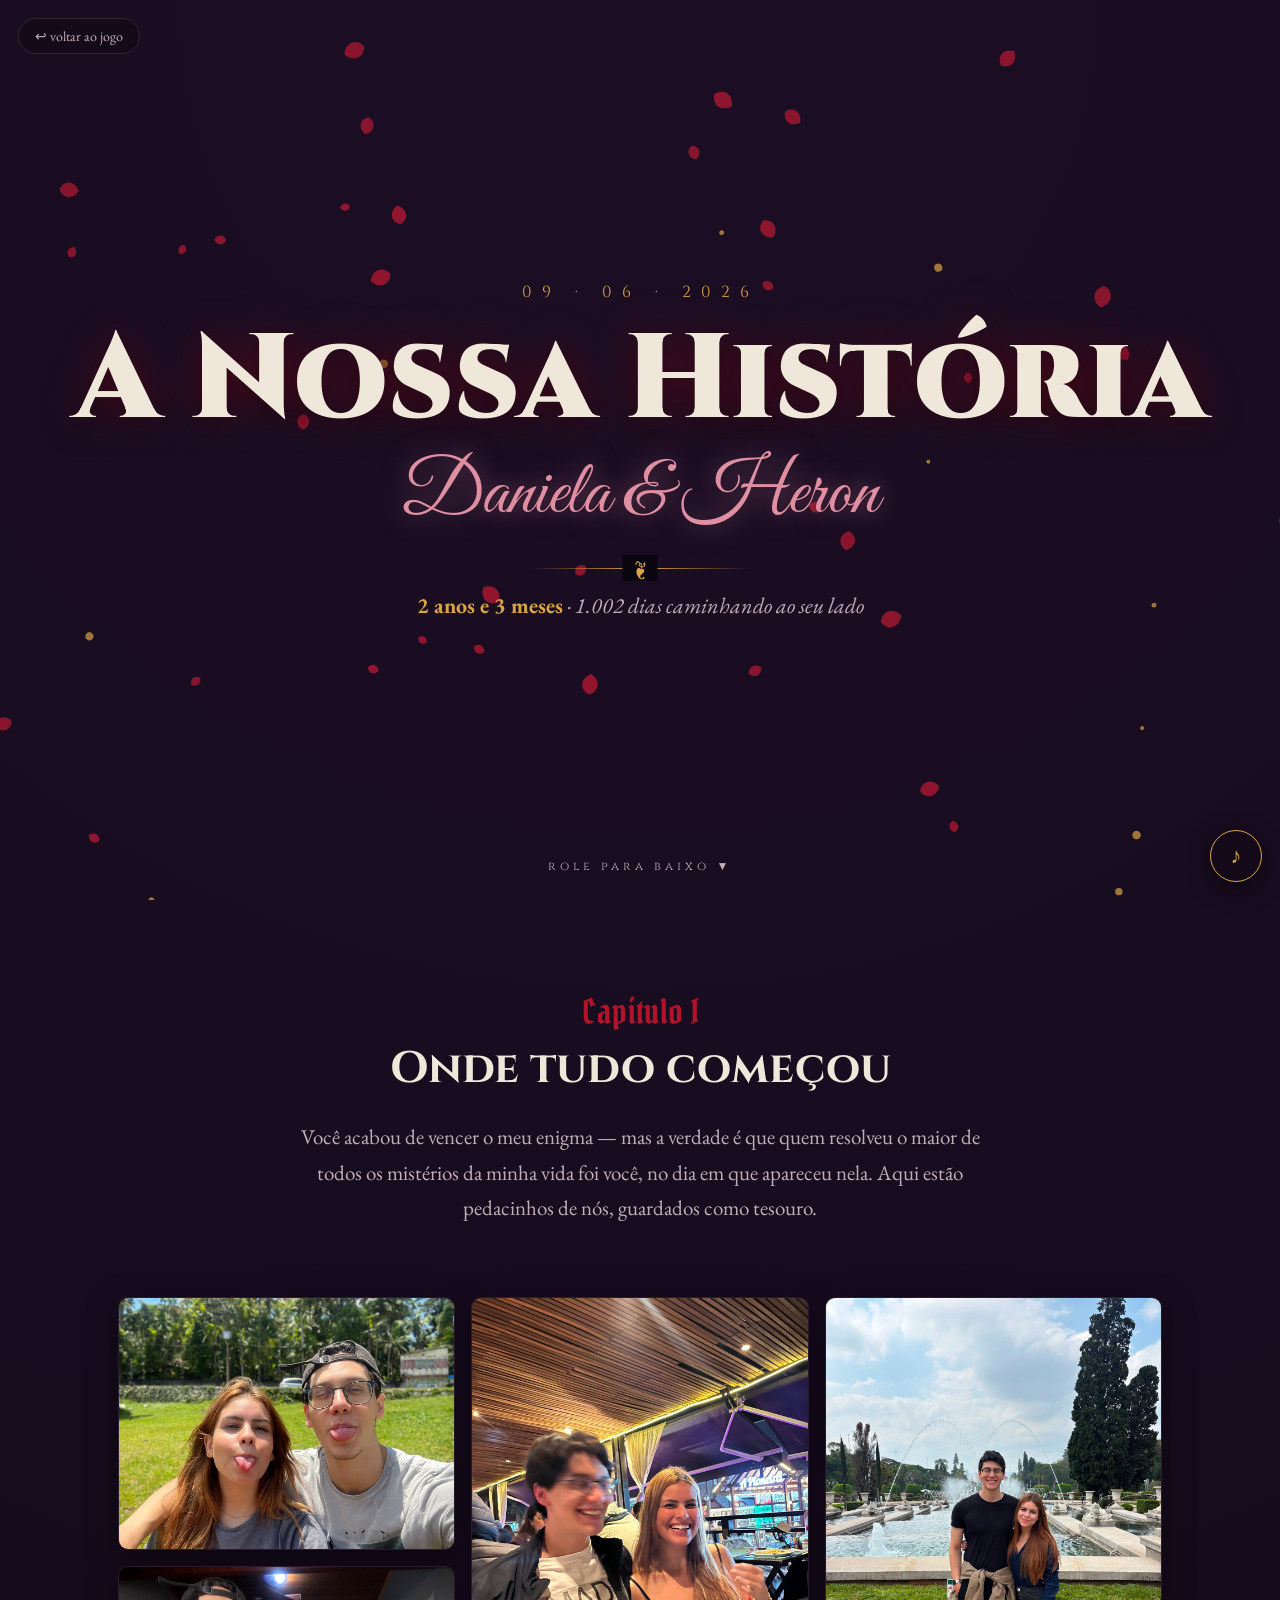
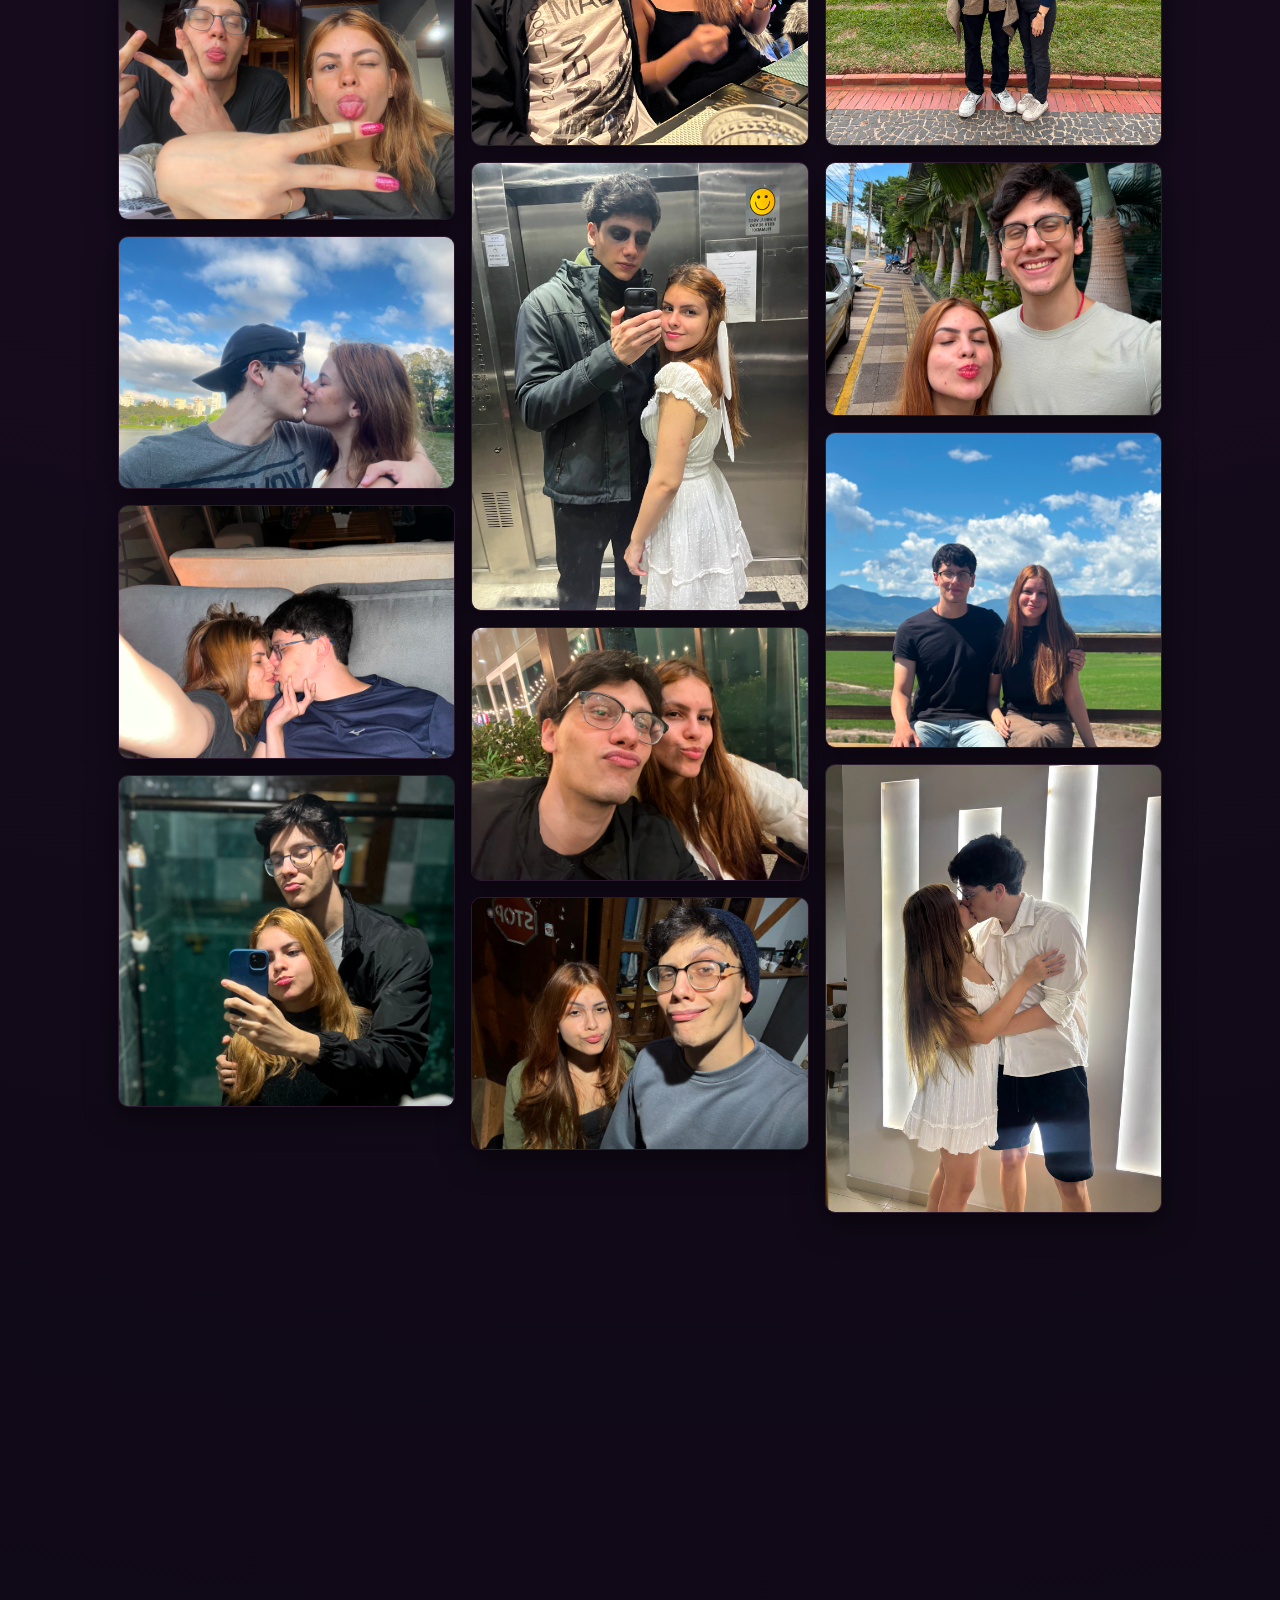
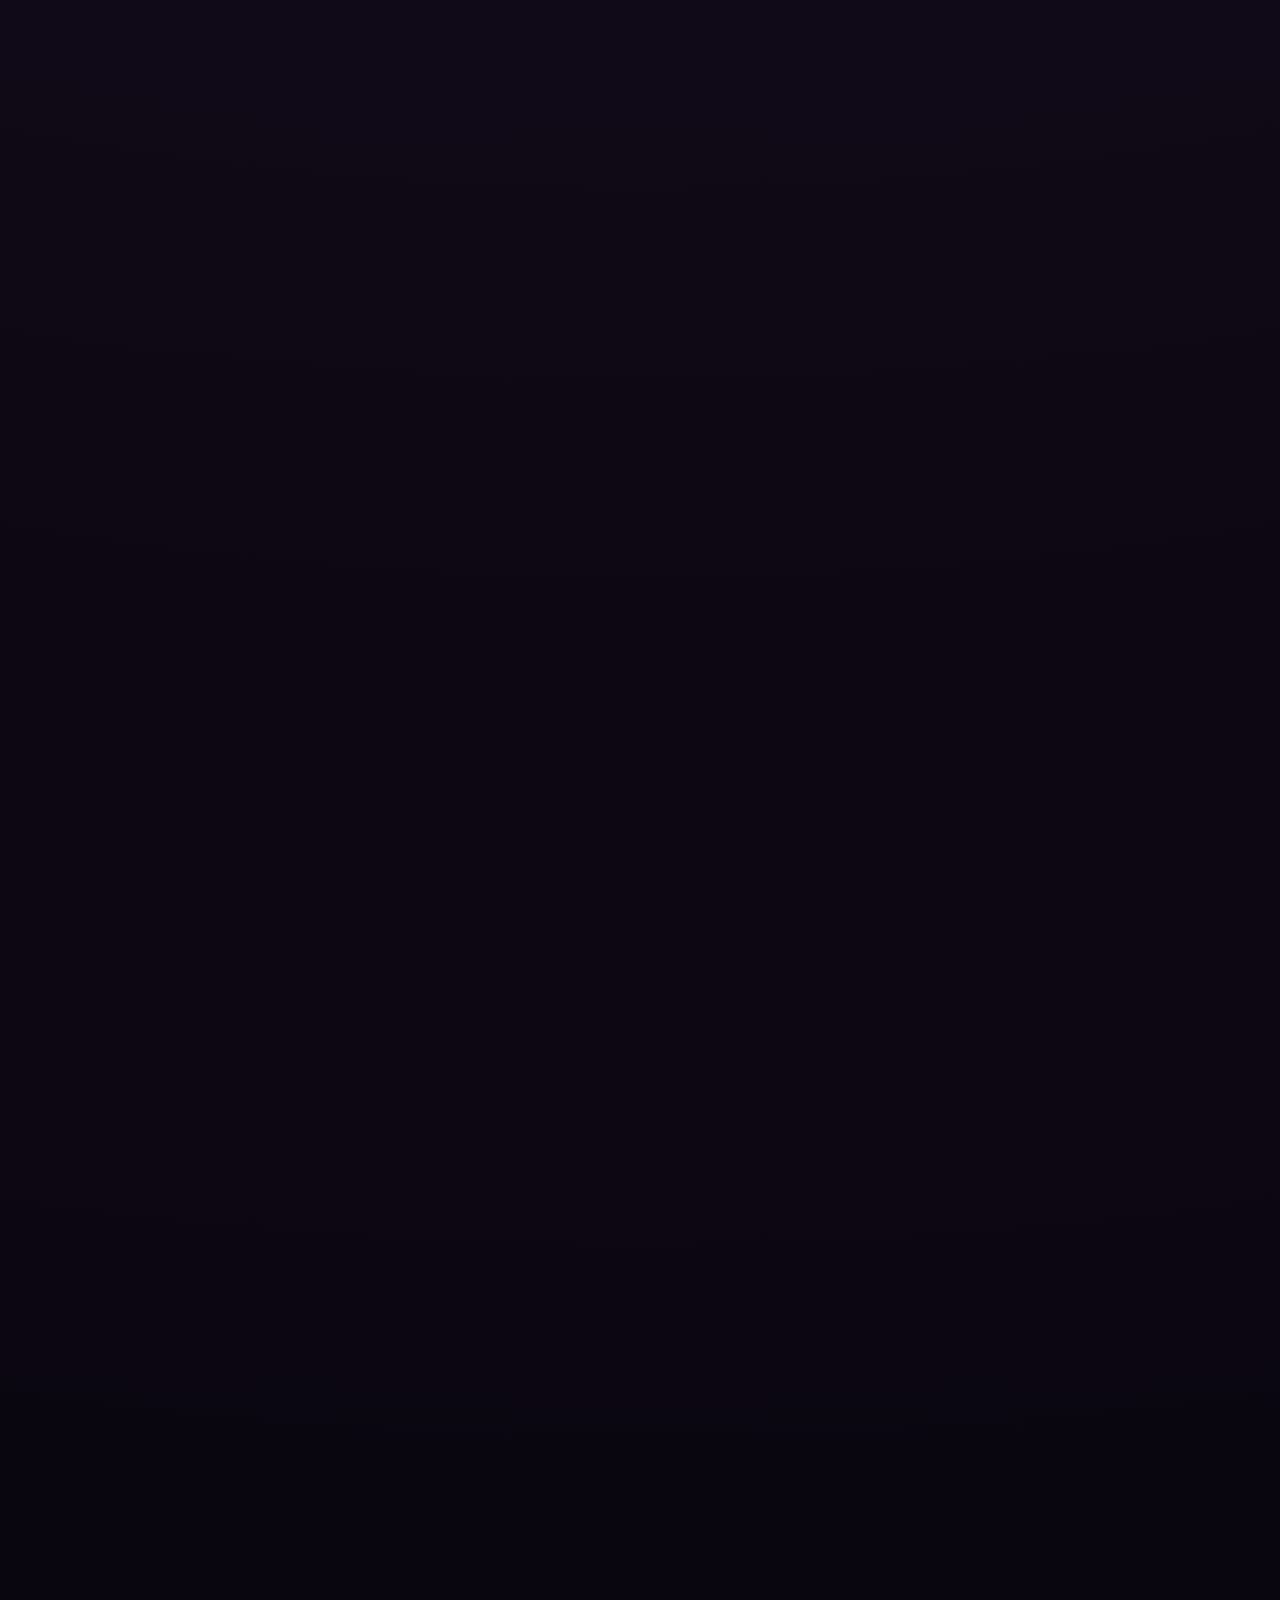
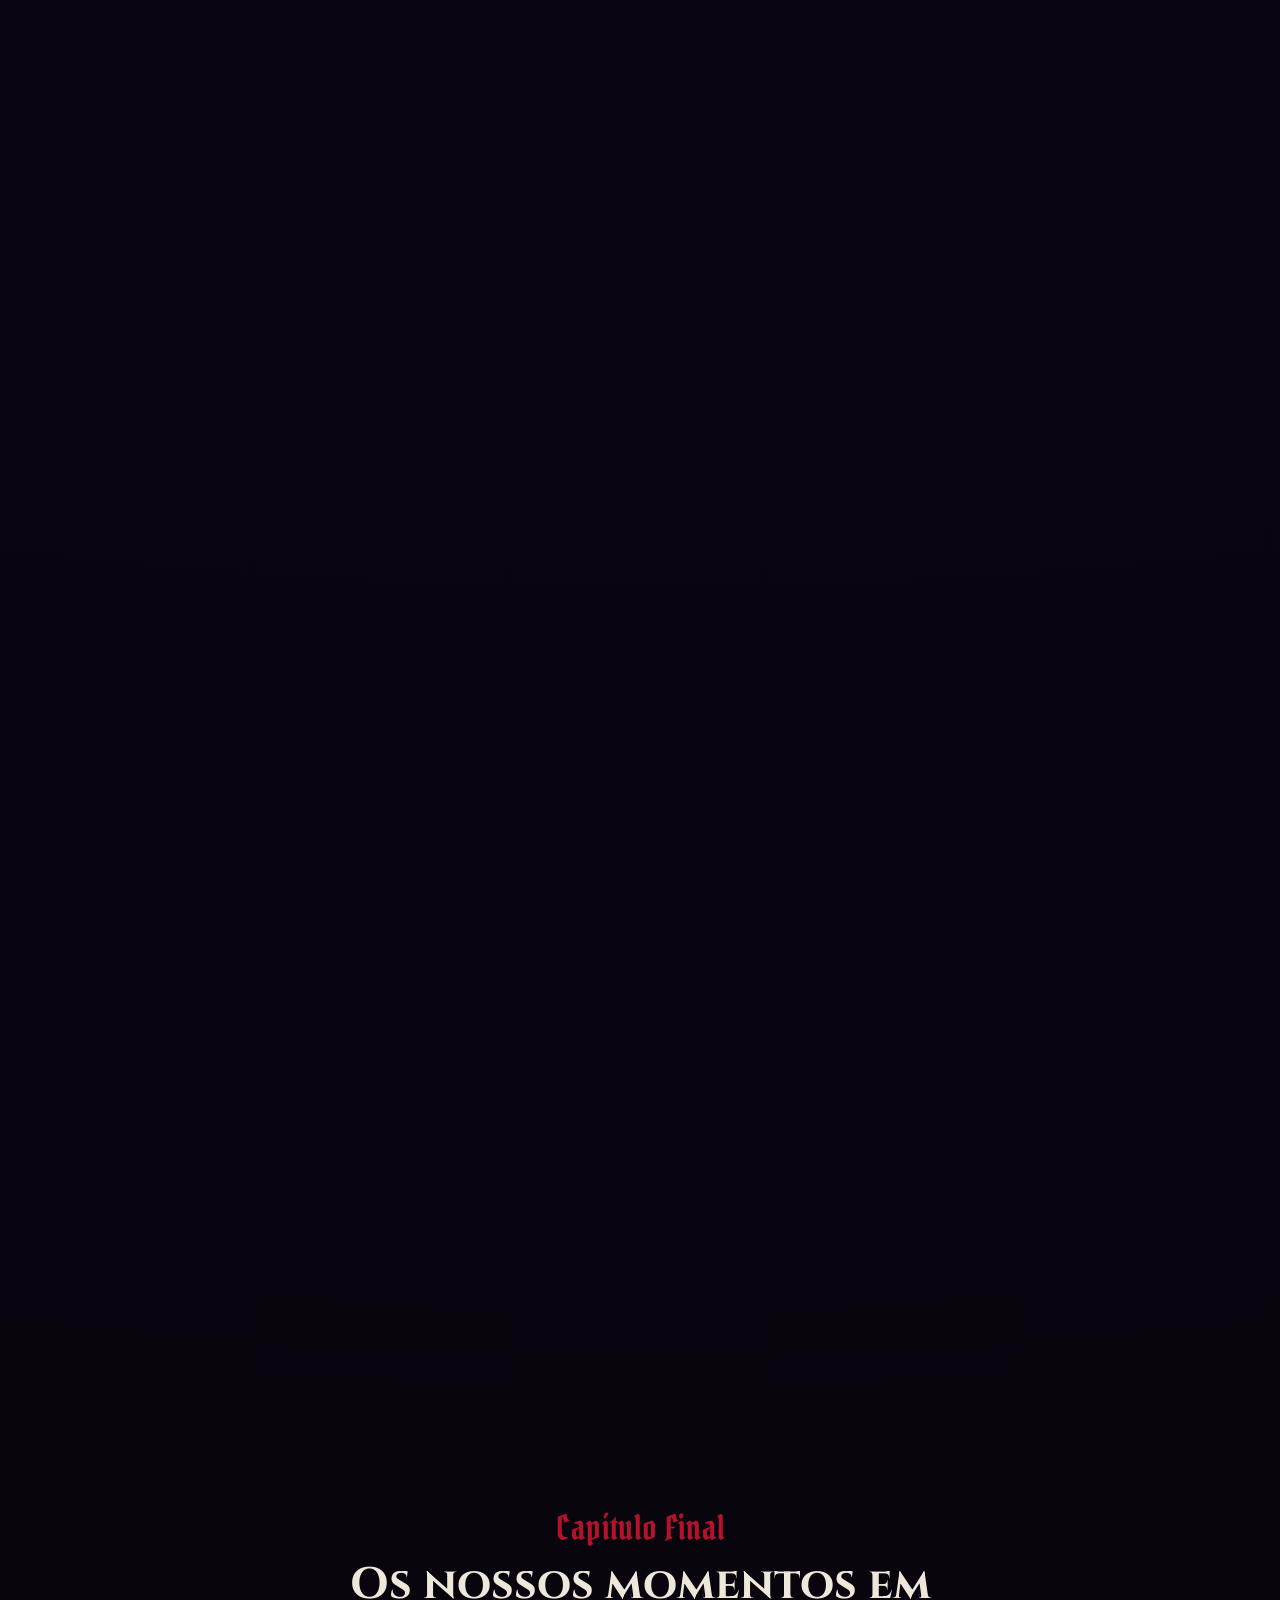
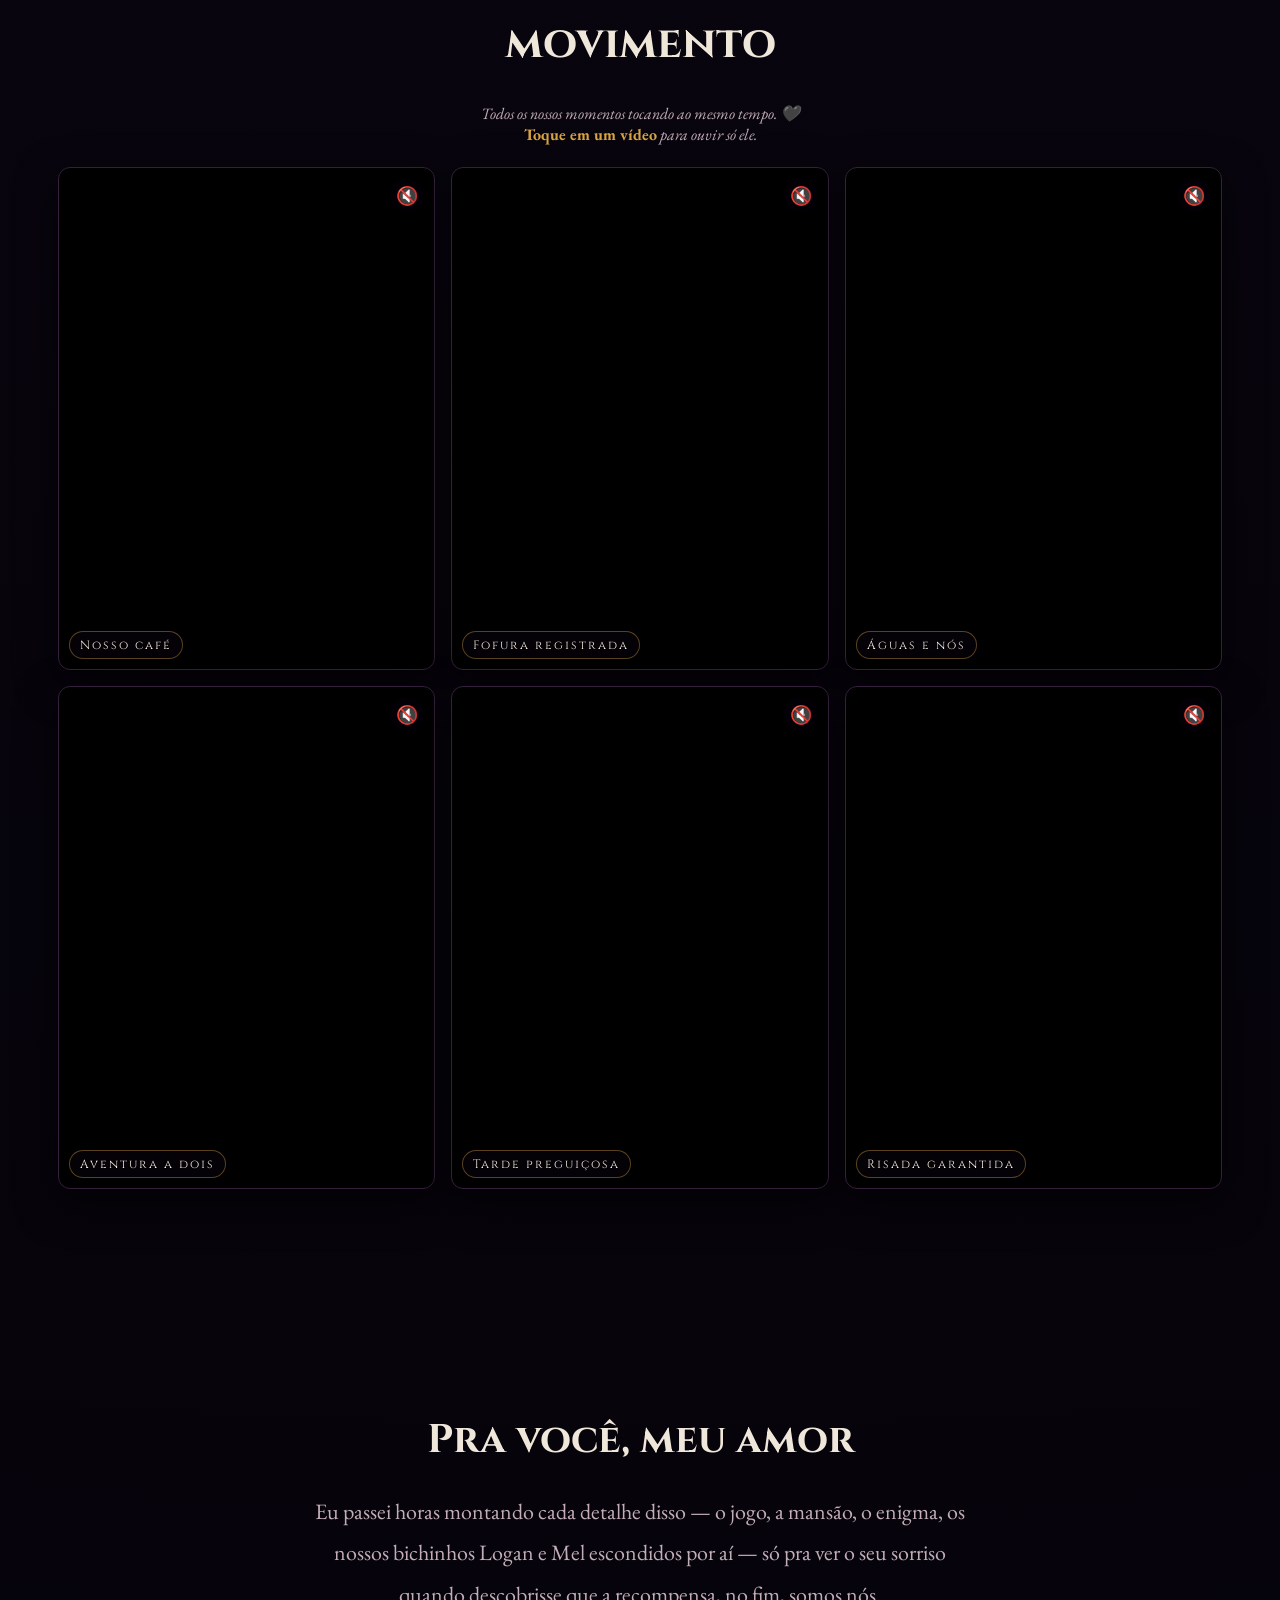
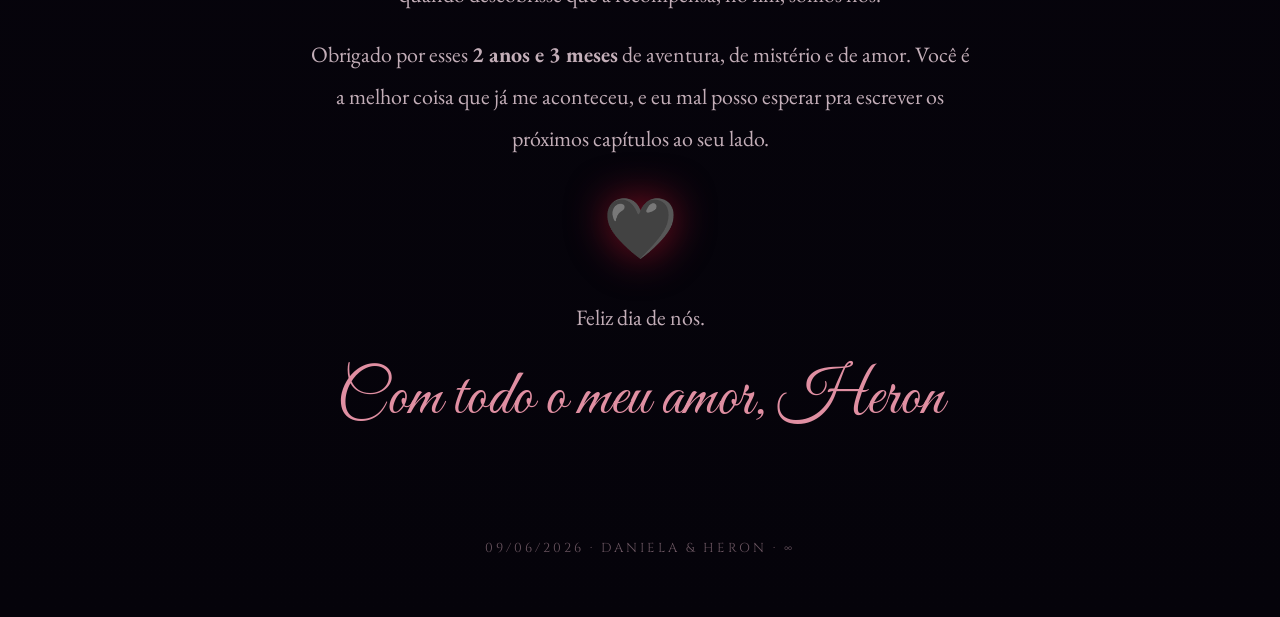
==== recompensa.html @ 32f390ad "Add files via upload" ====
<!DOCTYPE html>
<html lang="pt-BR">
<head>
  <meta charset="UTF-8" />
  <meta name="viewport" content="width=device-width, initial-scale=1.0" />
  <title>A Nossa História — Daniela & Heron</title>
  <meta name="description" content="2 anos e 3 meses de nós." />
  <link rel="icon" href="data:image/svg+xml,<svg xmlns='http://www.w3.org/2000/svg' viewBox='0 0 16 16'><text y='13' font-size='13'>❤</text></svg>" />
  <link rel="stylesheet" href="css/recompensa.css" />
</head>
<body>
  <canvas id="petals"></canvas>

  <a class="backgame" href="index.html">↩ voltar ao jogo</a>
  <button class="floatbtn" id="musicBtn" title="Música">♪</button>

  <div class="wrap">

    <!-- ===================== HERO ===================== -->
    <header class="hero">
      <div class="kicker">09 &middot; 06 &middot; 2026</div>
      <h1>A Nossa História</h1>
      <div class="script">Daniela &amp; Heron</div>
      <div class="ornament"></div>
      <div class="counter" id="dayCounter">2 anos e 3 meses juntos</div>
      <div class="scrollcue">role para baixo ▼</div>
    </header>

    <!-- ===================== CAPÍTULO I ===================== -->
    <section class="chapter reveal">
      <div class="num">Capítulo I</div>
      <h2>Onde tudo começou</h2>
      <p>Você acabou de vencer o meu enigma — mas a verdade é que quem resolveu o maior
        de todos os mistérios da minha vida foi você, no dia em que apareceu nela.
        Aqui estão pedacinhos de nós, guardados como tesouro.</p>
    </section>

    <!-- ===================== GALERIA ===================== -->
    <div class="gallery" id="gallery"></div>

    <!-- ===================== FOTO EM DESTAQUE: BEIJO ===================== -->
    <section class="feature reveal">
      <div class="frame">
        <img src="Assets/23.jpeg" alt="Nosso beijo" loading="lazy" />
        <div class="overlay">
          <div class="txt">
            <h3>O nosso beijo</h3>
            <p>Naquele riacho, longe do mundo, o tempo parou só pra nós dois.
              Eu te escolheria em mil vidas seguidas — e em todas eu te acharia de novo.</p>
          </div>
        </div>
      </div>
    </section>

    <!-- ===================== CAPÍTULO II ===================== -->
    <section class="chapter reveal">
      <div class="num">Capítulo II</div>
      <h2>Cada careta, cada risada</h2>
      <p>A gente não precisa de muito. Uma língua pra fora, uma foto torta, um café qualquer —
        e já vira o meu dia inteiro. É isso que eu mais amo: o comum com você é extraordinário.</p>
    </section>

    <!-- ===================== FOTO EM DESTAQUE: VELAS ===================== -->
    <section class="feature reveal">
      <div class="frame">
        <img src="Assets/(2anos)-20.jpeg" alt="Velas e pétalas" loading="lazy" />
        <div class="overlay">
          <div class="txt">
            <h3>Pra sempre</h3>
            <p>Velas, pétalas e a certeza mais bonita que eu já senti na vida: é você, Daniela.
              Hoje, sempre, e em cada dia que vier.</p>
          </div>
        </div>
      </div>
    </section>

    <!-- ===================== VÍDEOS ===================== -->
    <section class="chapter reveal" style="padding-bottom:0">
      <div class="num">Capítulo Final</div>
      <h2>Os nossos momentos em movimento</h2>
    </section>
    <section class="videos">
      <p class="video-note reveal">Todos os nossos momentos tocando ao mesmo tempo. 🖤
        <br><b>Toque em um vídeo</b> para ouvir só ele.</p>
      <div class="vgrid" id="vgrid"></div>
    </section>

    <!-- ===================== CARTA ===================== -->
    <section class="letter reveal">
      <h2>Pra você, meu amor</h2>
      <p>Eu passei horas montando cada detalhe disso — o jogo, a mansão, o enigma, os nossos
        bichinhos Logan e Mel escondidos por aí — só pra ver o seu sorriso quando descobrisse
        que a recompensa, no fim, somos nós.</p>
      <p>Obrigado por esses <b>2 anos e 3 meses</b> de aventura, de mistério e de amor.
        Você é a melhor coisa que já me aconteceu, e eu mal posso esperar pra escrever
        os próximos capítulos ao seu lado.</p>
      <div class="bigheart">🖤</div>
      <p>Feliz dia de nós.</p>
      <div class="sign">Com todo o meu amor, Heron</div>
    </section>

    <footer>09/06/2026 &middot; DANIELA &amp; HERON &middot; ∞</footer>
  </div>

  <script src="js/recompensa.js"></script>
</body>
</html>
---- css/recompensa.css ----
/* ============================================================
   A NOSSA HISTÓRIA — recompensa (apresentação romântica/gótica)
   ============================================================ */
@import url('https://fonts.googleapis.com/css2?family=Cinzel:wght@500;700;900&family=EB+Garamond:ital,wght@0,400;0,500;1,400&family=Great+Vibes&family=Pirata+One&display=swap');

:root {
  --bg: #0a0610;
  --bg-2: #140a18;
  --panel: #180d1c;
  --ink: #efe7da;
  --ink-dim: #c3aeb8;
  --gold: #d9a441;
  --blood: #b3122b;
  --rose: #e08fa2;
  --serif: 'EB Garamond', Georgia, serif;
  --display: 'Cinzel', serif;
  --script: 'Great Vibes', cursive;
  --gothic: 'Pirata One', serif;
}

* { box-sizing: border-box; }
html { scroll-behavior: smooth; }
body {
  margin: 0;
  background:
    radial-gradient(circle at 50% 0%, #1c0e24 0%, #0a0610 55%, #05030a 100%);
  color: var(--ink);
  font-family: var(--serif);
  overflow-x: hidden;
}

/* petalas/brilhos caindo (canvas fixo) */
#petals {
  position: fixed; inset: 0;
  pointer-events: none;
  z-index: 1;
}

.wrap { position: relative; z-index: 2; }

/* ---------------- HERO ---------------- */
.hero {
  min-height: 100vh;
  display: flex; flex-direction: column;
  align-items: center; justify-content: center;
  text-align: center;
  padding: 40px 22px;
  position: relative;
}
.hero .kicker {
  font-family: var(--display);
  letter-spacing: 10px;
  font-size: clamp(12px, 2vw, 16px);
  color: var(--gold);
  text-transform: uppercase;
  margin-bottom: 18px;
  opacity: 0; animation: rise 1.2s .2s ease forwards;
}
.hero h1 {
  font-family: var(--display);
  font-weight: 900;
  font-size: clamp(44px, 11vw, 120px);
  line-height: 1;
  margin: 0;
  color: var(--ink);
  text-shadow: 0 0 40px rgba(179,18,43,.4), 0 6px 30px rgba(0,0,0,.7);
  opacity: 0; animation: rise 1.3s .4s ease forwards;
}
.hero .script {
  font-family: var(--script);
  font-size: clamp(34px, 8vw, 76px);
  color: var(--rose);
  margin: 6px 0 4px;
  text-shadow: 0 0 26px rgba(224,143,162,.5);
  opacity: 0; animation: rise 1.3s .7s ease forwards;
}
.hero .ornament {
  width: 220px; max-width: 70%;
  height: 1px;
  margin: 22px auto;
  background: linear-gradient(90deg, transparent, var(--gold), transparent);
  position: relative;
  opacity: 0; animation: rise 1.3s .9s ease forwards;
}
.hero .ornament::after {
  content: '❦';
  position: absolute; left: 50%; top: 50%;
  transform: translate(-50%, -50%);
  color: var(--gold); font-size: 20px;
  background: var(--bg); padding: 0 12px;
}
.hero .counter {
  font-family: var(--serif);
  font-style: italic;
  font-size: clamp(16px, 2.6vw, 22px);
  color: var(--ink-dim);
  opacity: 0; animation: rise 1.3s 1.1s ease forwards;
}
.hero .counter b { color: var(--gold); font-style: normal; }
.scrollcue {
  position: absolute; bottom: 26px; left: 50%;
  transform: translateX(-50%);
  color: var(--ink-dim); font-family: var(--display);
  letter-spacing: 4px; font-size: 12px;
  animation: bob 2s infinite;
}
@keyframes rise { from { opacity: 0; transform: translateY(26px); } to { opacity: 1; transform: translateY(0); } }
@keyframes bob { 0%,100% { transform: translate(-50%, 0); } 50% { transform: translate(-50%, 10px); } }

/* ---------------- Capítulos / texto ---------------- */
.chapter {
  max-width: 760px;
  margin: 0 auto;
  padding: 90px 24px 30px;
  text-align: center;
}
.chapter .num {
  font-family: var(--gothic);
  font-size: clamp(22px, 4vw, 34px);
  color: var(--blood);
  letter-spacing: 1px;
}
.chapter h2 {
  font-family: var(--display);
  font-weight: 700;
  font-size: clamp(26px, 5vw, 44px);
  margin: 6px 0 16px;
  color: var(--ink);
}
.chapter p {
  font-size: clamp(17px, 2.4vw, 21px);
  line-height: 1.7;
  color: var(--ink-dim);
}

/* ---------------- Galeria masonry ---------------- */
.gallery {
  column-count: 3;
  column-gap: 16px;
  max-width: 1080px;
  margin: 20px auto;
  padding: 0 18px 30px;
}
.gallery .card {
  break-inside: avoid;
  margin-bottom: 16px;
  position: relative;
  border-radius: 10px;
  overflow: hidden;
  border: 1px solid #2c1a2e;
  box-shadow: 0 10px 30px rgba(0,0,0,.5);
  background: var(--panel);
}
.gallery .card img {
  width: 100%; display: block;
  filter: saturate(1.02) contrast(1.02);
  transition: transform .8s ease, filter .6s;
}
.gallery .card:hover img { transform: scale(1.05); filter: saturate(1.15) brightness(1.05); }
.gallery .card .cap {
  position: absolute; left: 0; right: 0; bottom: 0;
  padding: 26px 14px 12px;
  font-family: var(--serif);
  font-style: italic;
  font-size: 15px;
  color: #f3ecde;
  background: linear-gradient(transparent, rgba(8,3,12,.92));
  opacity: 0; transform: translateY(8px);
  transition: opacity .4s, transform .4s;
}
.gallery .card:hover .cap { opacity: 1; transform: translateY(0); }
@media (max-width: 860px) { .gallery { column-count: 2; } }
@media (max-width: 540px) { .gallery { column-count: 1; } .gallery .card .cap { opacity: 1; transform: none; } }

/* ---------------- Foto em destaque ---------------- */
.feature {
  position: relative;
  max-width: 1100px;
  margin: 70px auto;
  padding: 0 18px;
}
.feature .frame {
  position: relative;
  border-radius: 14px;
  overflow: hidden;
  border: 1px solid #3a2230;
  box-shadow: 0 24px 70px rgba(0,0,0,.7), 0 0 60px rgba(179,18,43,.15);
}
.feature .frame img {
  width: 100%; display: block; max-height: 86vh; object-fit: cover;
}
.feature .frame .overlay {
  position: absolute; inset: 0;
  display: flex; align-items: flex-end;
  padding: 7vw 6vw;
  background: linear-gradient(0deg, rgba(6,3,10,.85) 0%, rgba(6,3,10,.15) 45%, transparent 70%);
}
.feature .frame .overlay .txt {
  max-width: 560px;
}
.feature .frame .overlay h3 {
  font-family: var(--script);
  font-size: clamp(32px, 6vw, 60px);
  color: var(--rose);
  margin: 0 0 6px;
  text-shadow: 0 2px 20px rgba(0,0,0,.8);
}
.feature .frame .overlay p {
  font-size: clamp(16px, 2.4vw, 21px);
  line-height: 1.6;
  color: #efe7da;
  margin: 0;
  text-shadow: 0 2px 12px rgba(0,0,0,.9);
}

/* ---------------- Vídeos (todos rodando juntos) ---------------- */
.videos {
  max-width: 1200px;
  margin: 30px auto 0;
  padding: 0 18px 40px;
}
.video-note {
  text-align: center;
  font-style: italic;
  color: var(--ink-dim);
  margin-bottom: 22px;
  font-size: 16px;
}
.video-note b { color: var(--gold); font-style: normal; }
.vgrid {
  display: grid;
  grid-template-columns: repeat(3, 1fr);
  gap: 16px;
}
.vcell {
  position: relative;
  border-radius: 12px;
  overflow: hidden;
  border: 1px solid #34203a;
  box-shadow: 0 14px 40px rgba(0,0,0,.6);
  cursor: pointer;
  background: #000;
  aspect-ratio: 3 / 4;
  transition: transform .35s, box-shadow .35s, border-color .35s;
}
.vcell video {
  width: 100%; height: 100%;
  object-fit: cover; display: block;
}
.vcell .vlabel {
  position: absolute; left: 10px; bottom: 10px;
  font-family: var(--display);
  font-size: 12px; letter-spacing: 2px;
  color: #f3ecde;
  background: rgba(8,3,12,.6);
  padding: 5px 10px; border-radius: 20px;
  border: 1px solid rgba(217,164,65,.4);
  pointer-events: none;
}
.vcell .vspeaker {
  position: absolute; top: 10px; right: 10px;
  font-size: 18px;
  background: rgba(8,3,12,.55);
  width: 34px; height: 34px; border-radius: 50%;
  display: grid; place-items: center;
  pointer-events: none;
}
.vcell:hover { transform: translateY(-4px); border-color: var(--gold); box-shadow: 0 20px 50px rgba(0,0,0,.7), 0 0 30px rgba(217,164,65,.25); }
.vcell.playing { border-color: var(--gold); box-shadow: 0 0 0 2px var(--gold), 0 0 40px rgba(217,164,65,.5); }
.vcell.playing .vspeaker { background: var(--gold); color: #2a1404; }
@media (max-width: 860px) { .vgrid { grid-template-columns: repeat(2, 1fr); } }
@media (max-width: 520px) { .vgrid { grid-template-columns: 1fr; } }

/* ---------------- Carta final ---------------- */
.letter {
  max-width: 720px;
  margin: 90px auto 0;
  padding: 60px 26px;
  text-align: center;
}
.letter h2 {
  font-family: var(--display);
  font-size: clamp(26px, 5vw, 40px);
  color: var(--ink);
  margin-bottom: 24px;
}
.letter p {
  font-size: clamp(17px, 2.5vw, 22px);
  line-height: 1.9;
  color: var(--ink-dim);
  margin: 0 0 18px;
}
.letter .sign {
  font-family: var(--script);
  font-size: clamp(40px, 8vw, 64px);
  color: var(--rose);
  margin-top: 20px;
}
.bigheart {
  font-size: 60px;
  margin: 30px 0;
  animation: beat 1.6s infinite;
  filter: drop-shadow(0 0 20px rgba(179,18,43,.7));
}
@keyframes beat {
  0%, 100% { transform: scale(1); }
  15% { transform: scale(1.18); }
  30% { transform: scale(1); }
  45% { transform: scale(1.12); }
}
footer {
  text-align: center;
  padding: 40px 20px 60px;
  color: #6a5560;
  font-size: 13px;
  font-family: var(--display);
  letter-spacing: 3px;
}

/* reveal on scroll */
.reveal { opacity: 0; transform: translateY(40px); transition: opacity 1s ease, transform 1s ease; }
.reveal.in { opacity: 1; transform: translateY(0); }

/* botões flutuantes (música) */
.floatbtn {
  position: fixed; right: 18px; bottom: 18px; z-index: 20;
  background: rgba(20,10,24,.85);
  border: 1px solid var(--gold);
  color: var(--gold);
  width: 52px; height: 52px; border-radius: 50%;
  font-size: 22px; cursor: pointer;
  display: grid; place-items: center;
  box-shadow: 0 6px 22px rgba(0,0,0,.5);
  transition: transform .2s;
}
.floatbtn:hover { transform: scale(1.08); }

/* botão voltar ao jogo */
.backgame {
  position: fixed; left: 18px; top: 18px; z-index: 20;
  background: rgba(20,10,24,.8);
  border: 1px solid #3a2230;
  color: var(--ink-dim);
  padding: 8px 16px; border-radius: 20px;
  font-family: var(--serif); font-size: 14px;
  text-decoration: none;
  transition: all .2s;
}
.backgame:hover { color: var(--gold); border-color: var(--gold); }
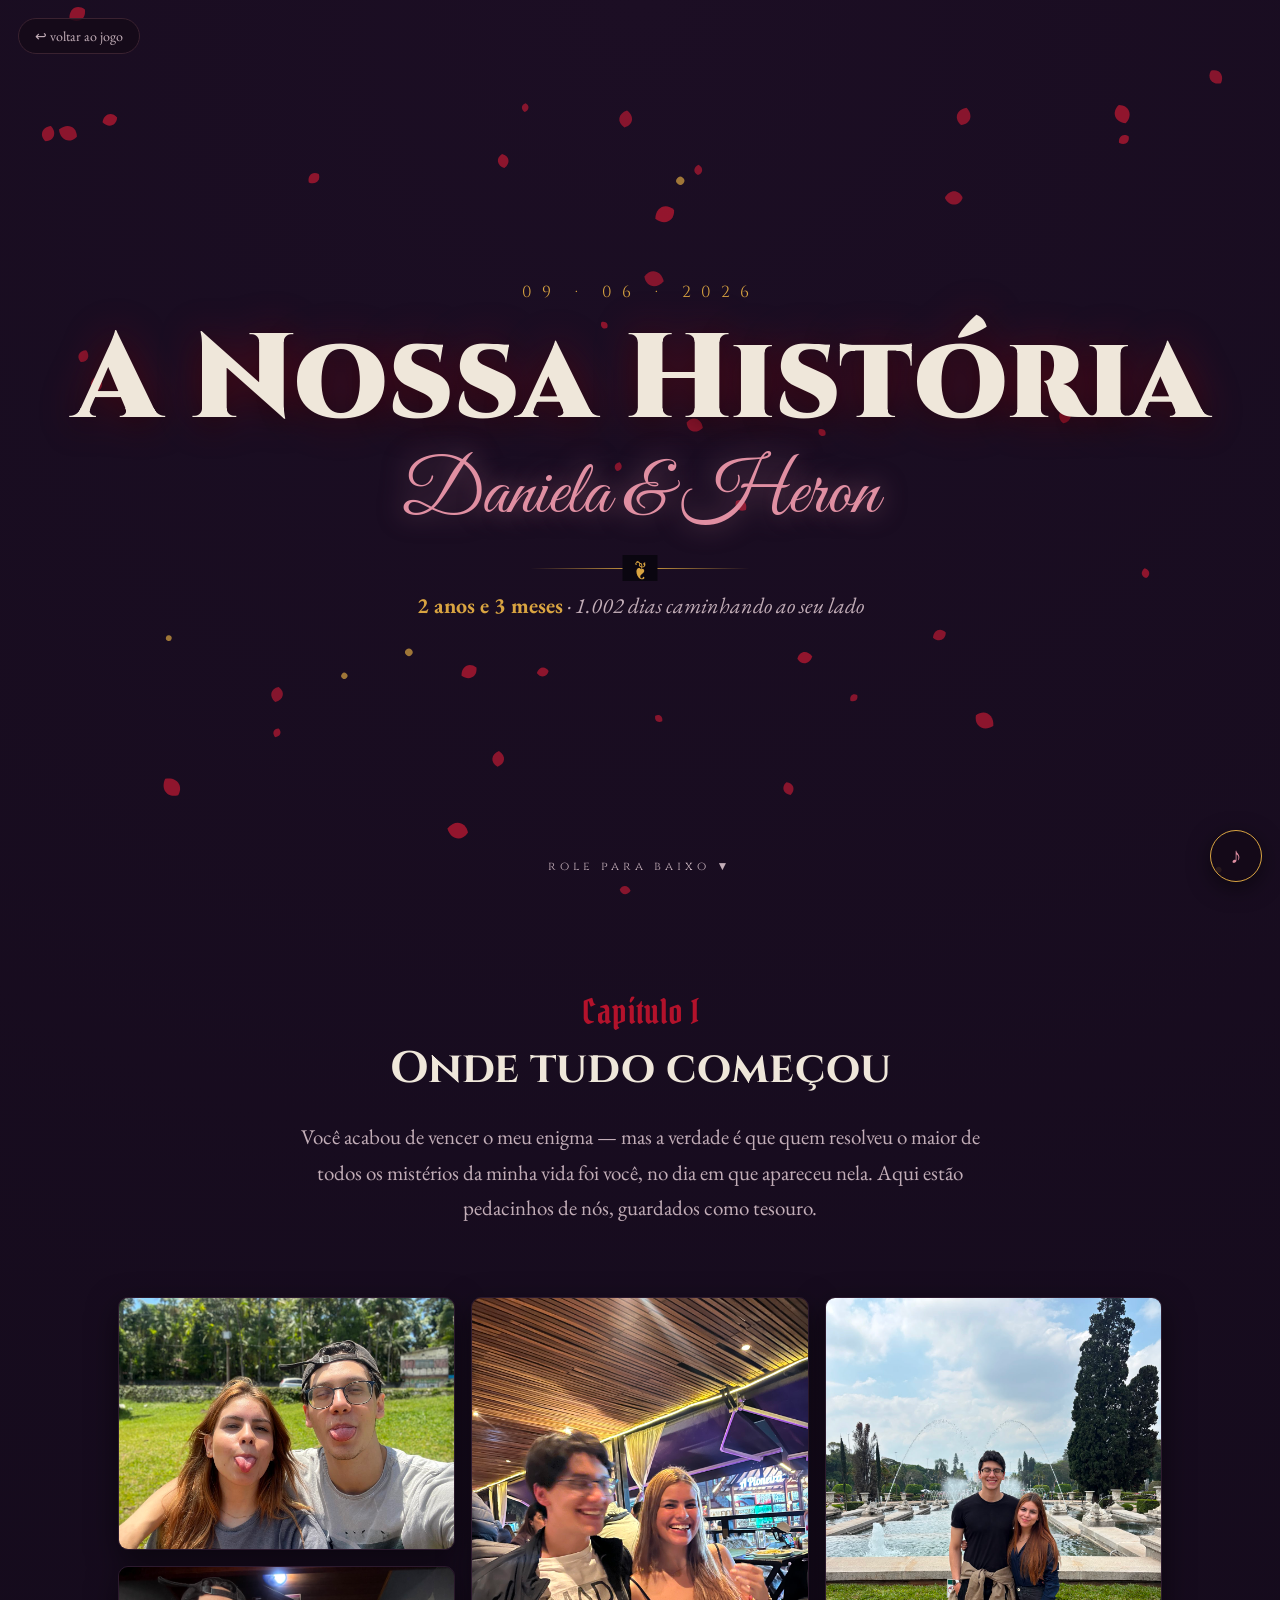
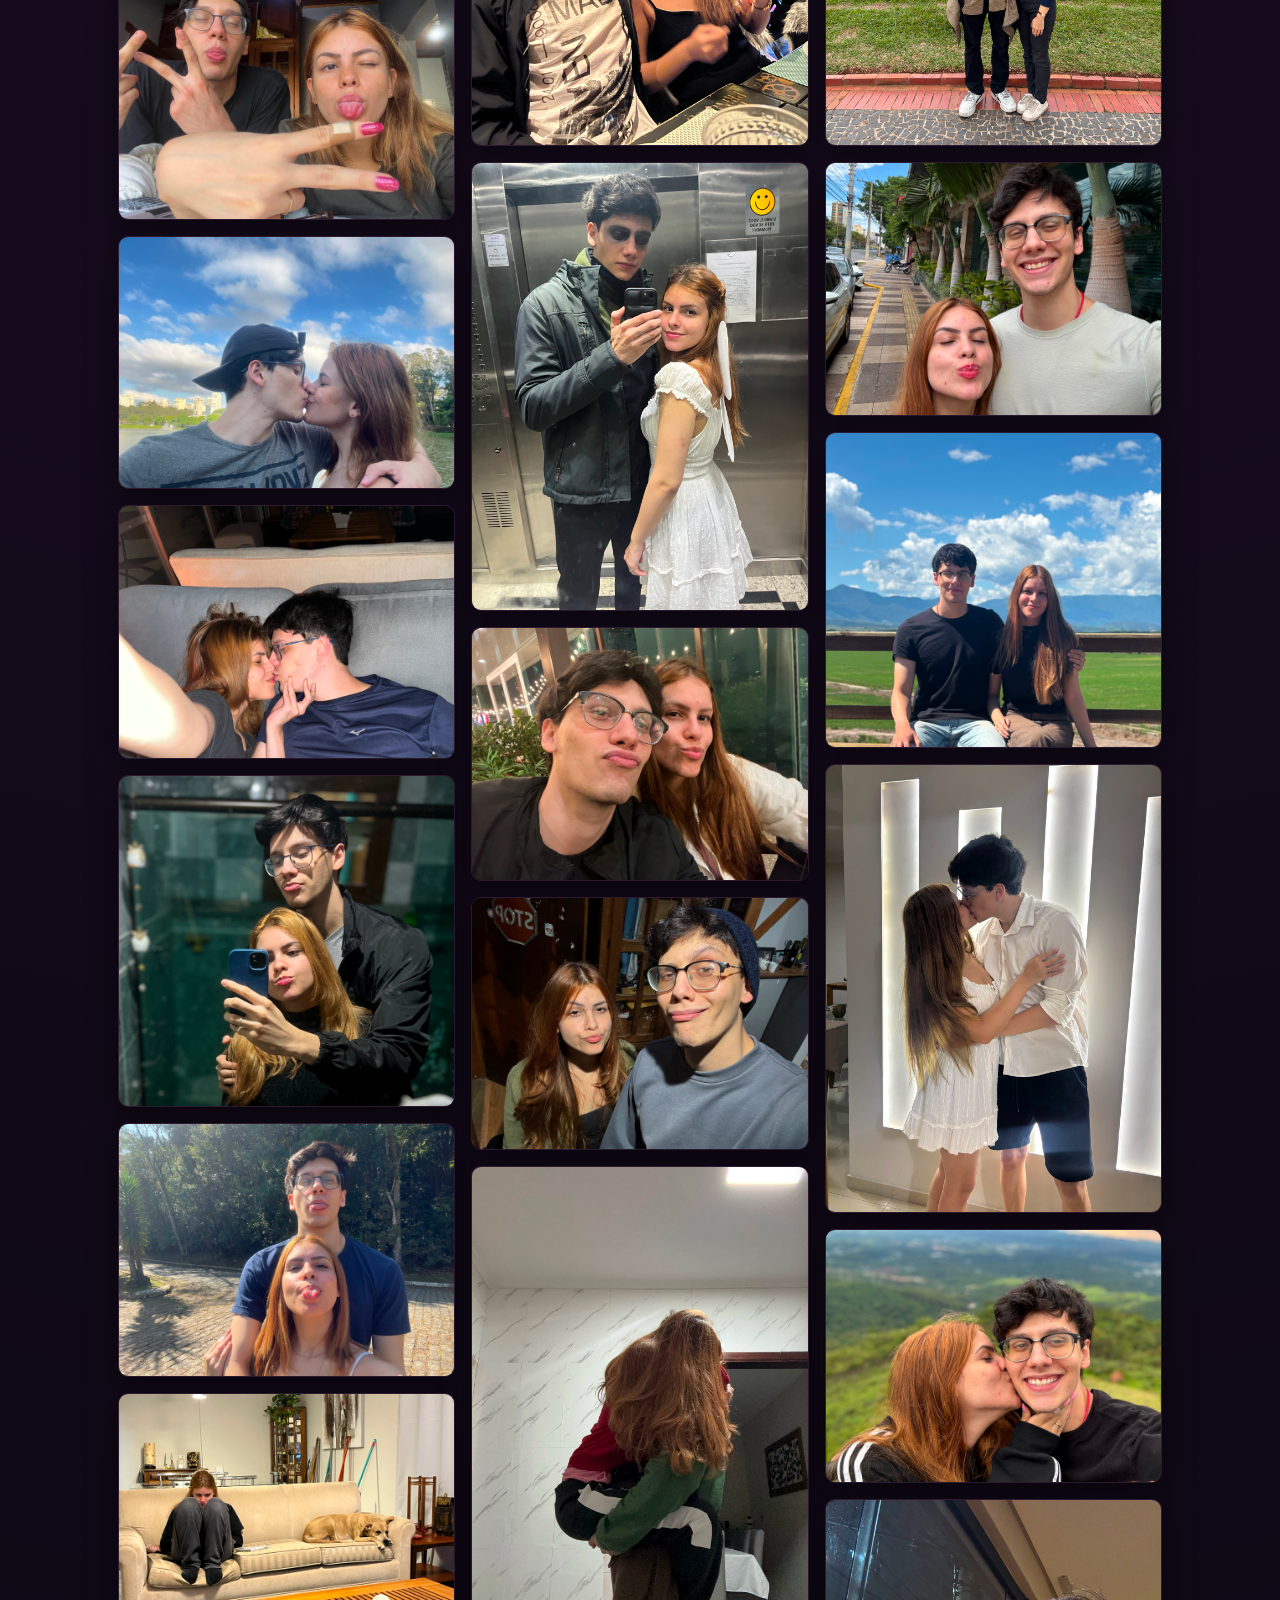
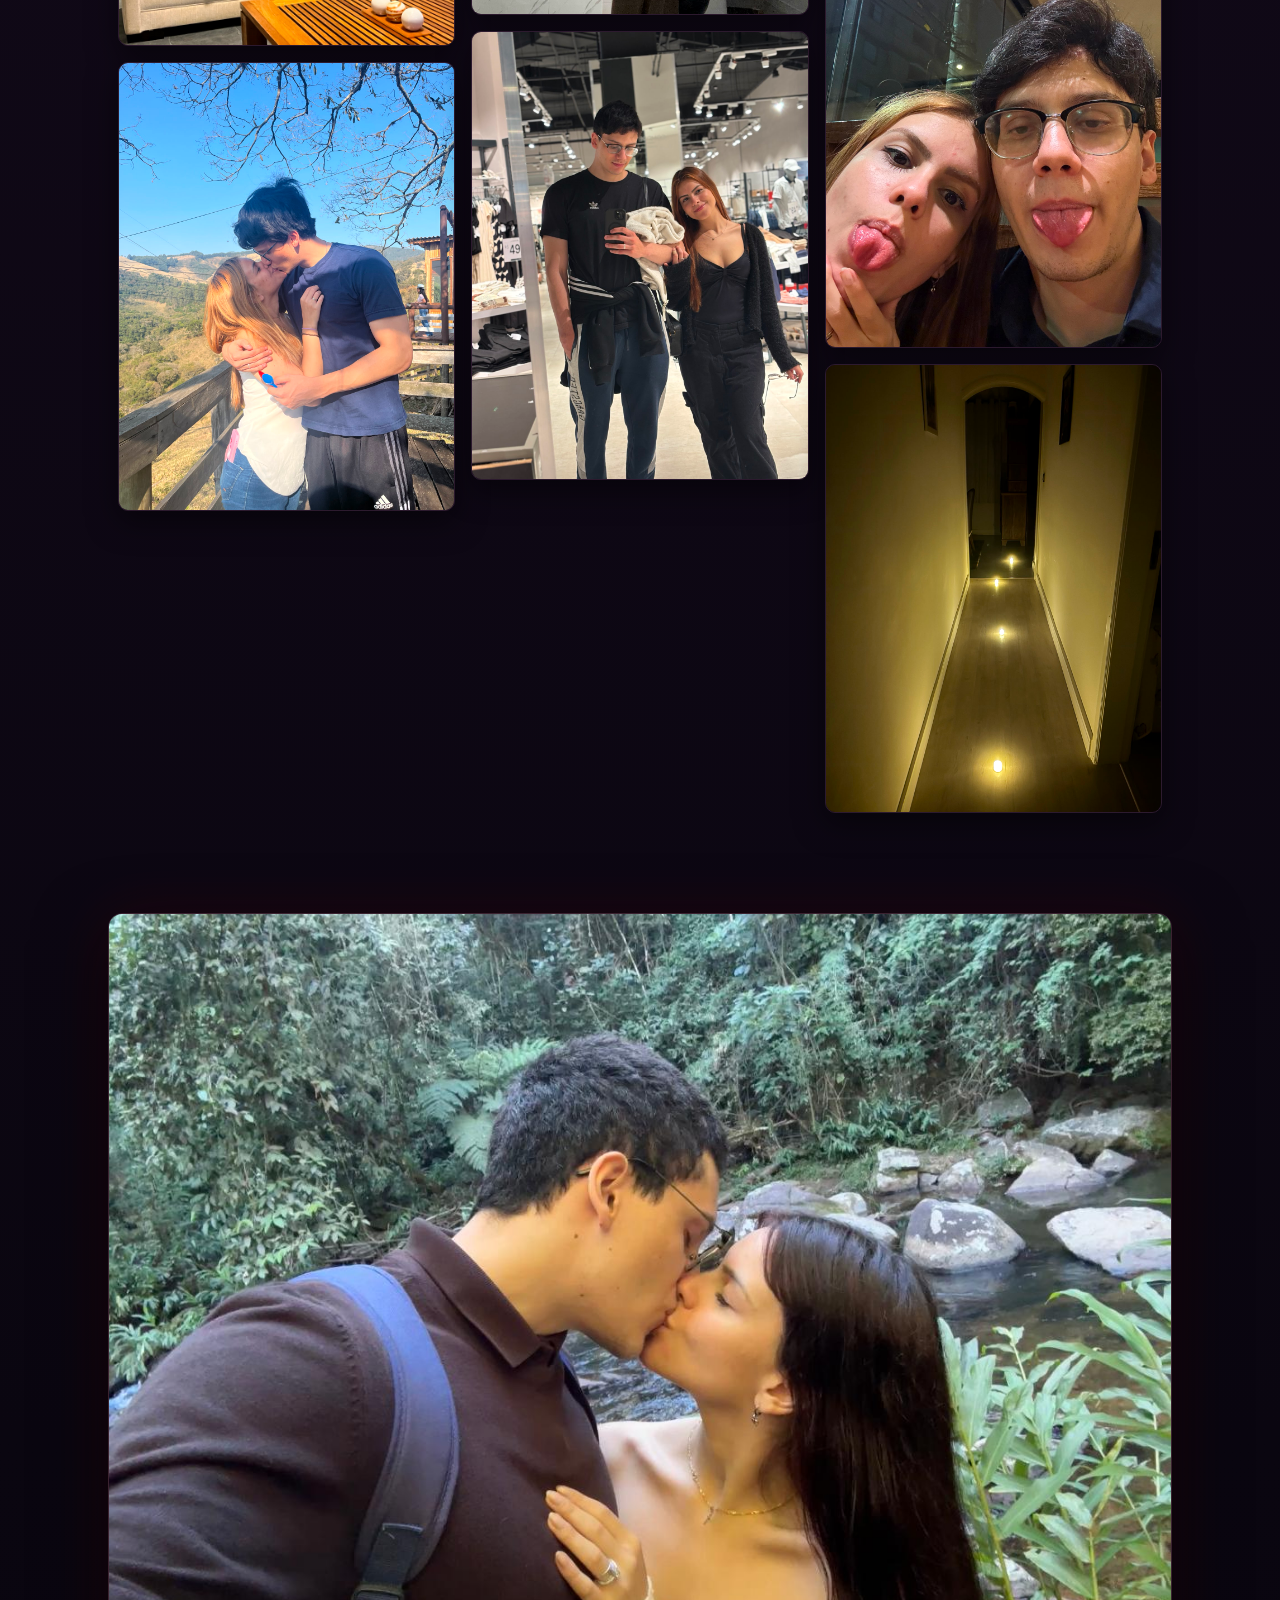
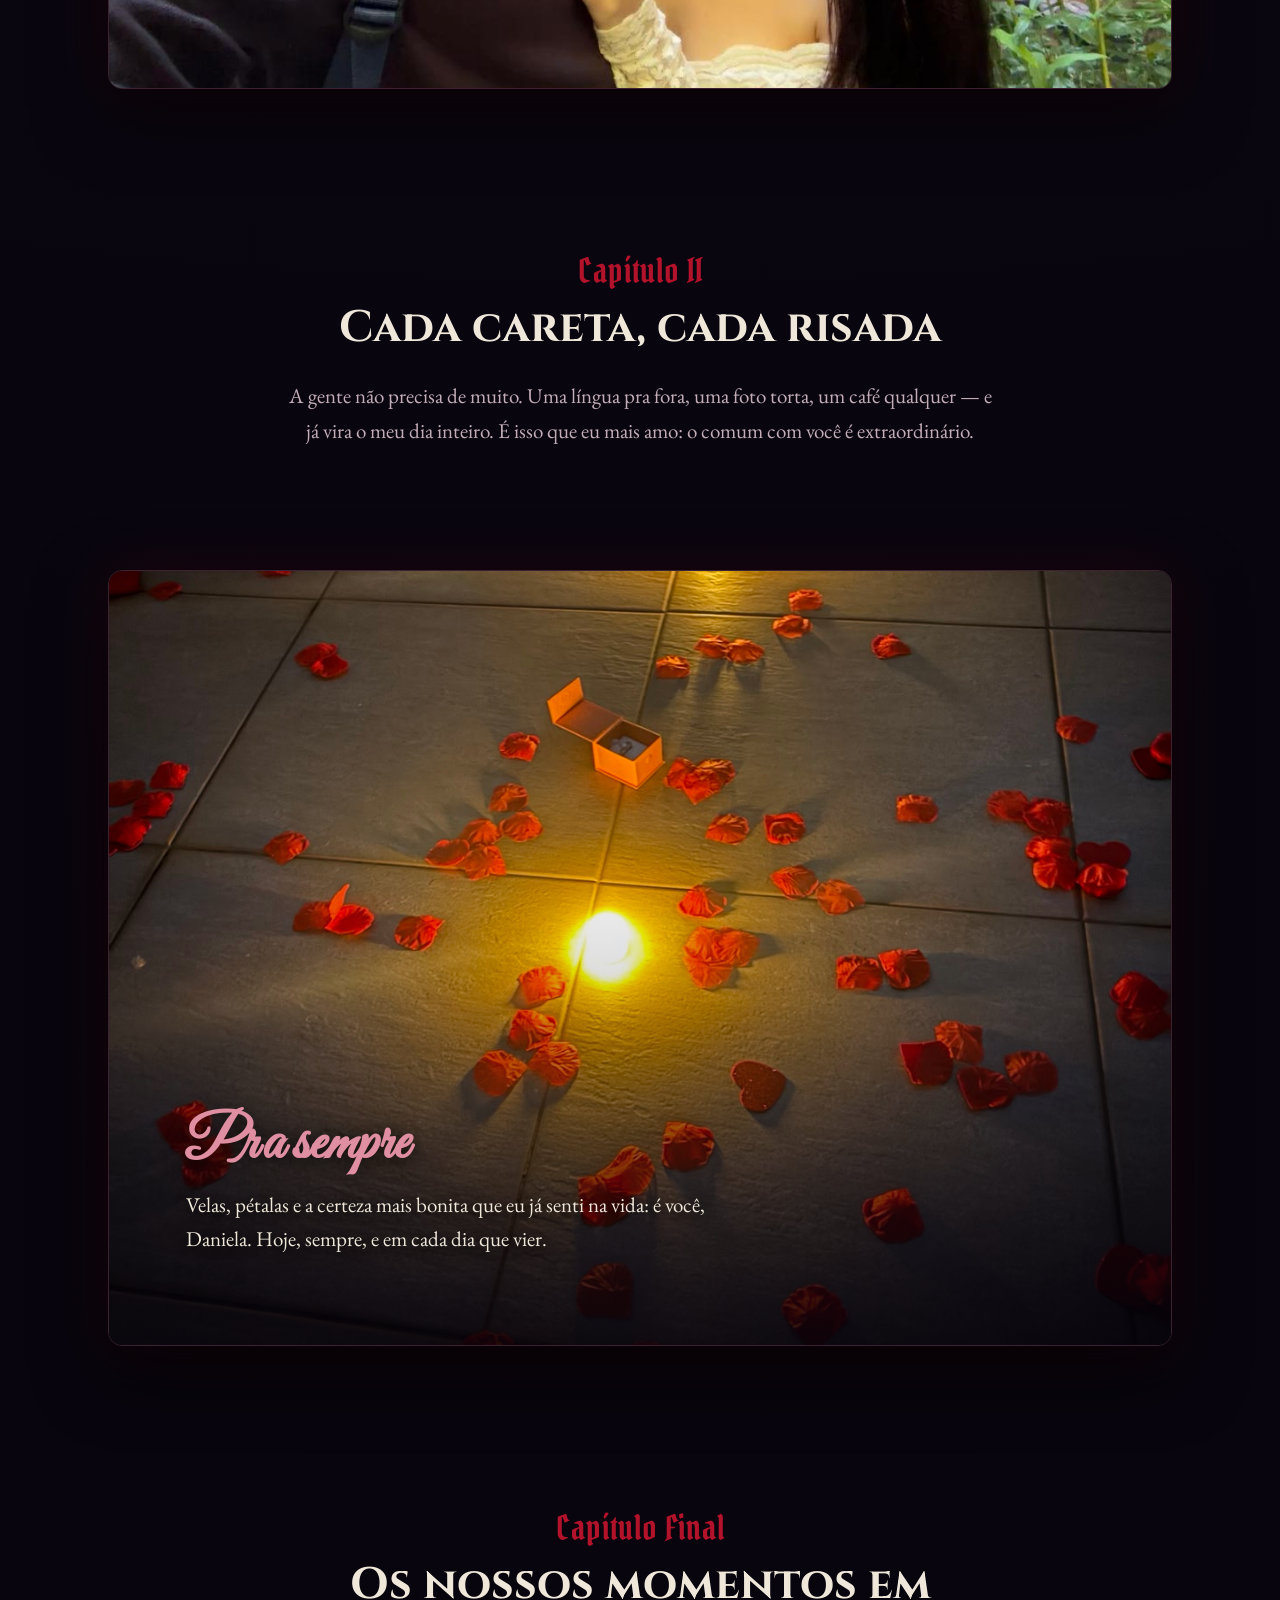
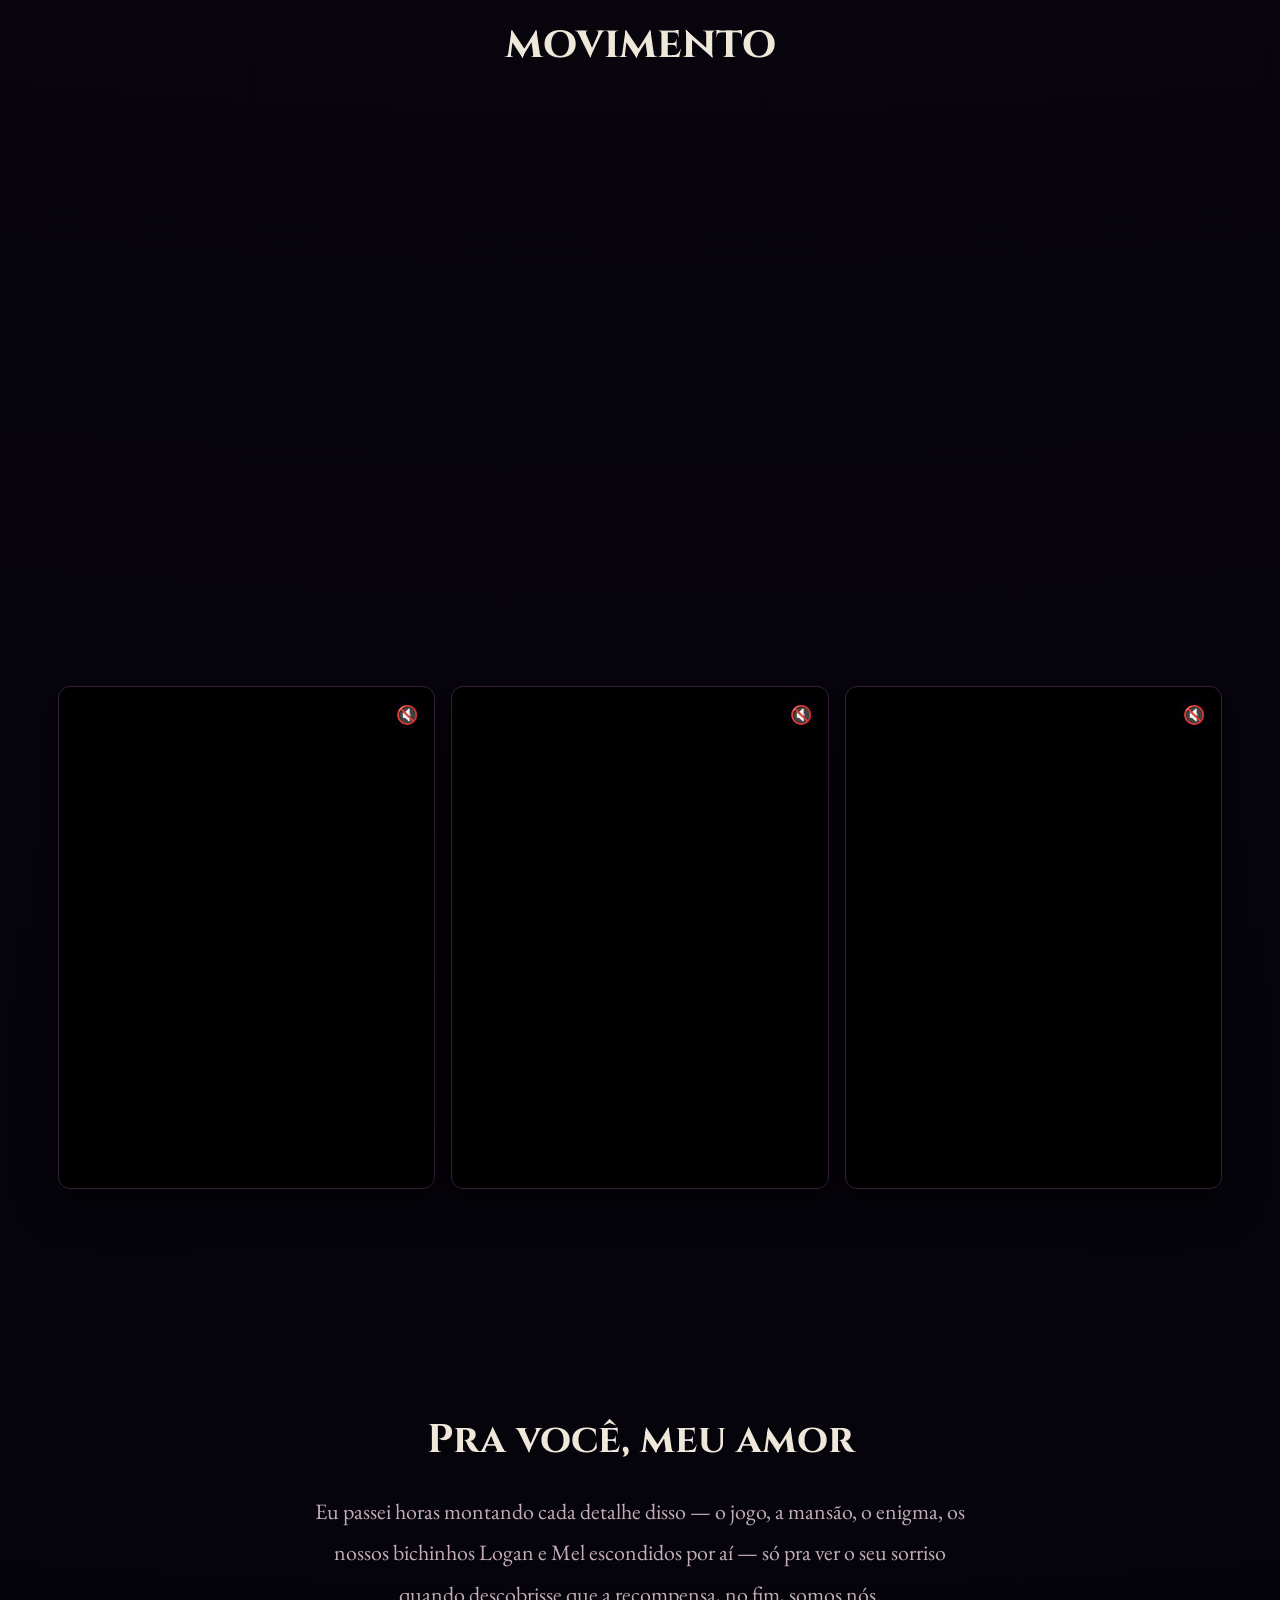
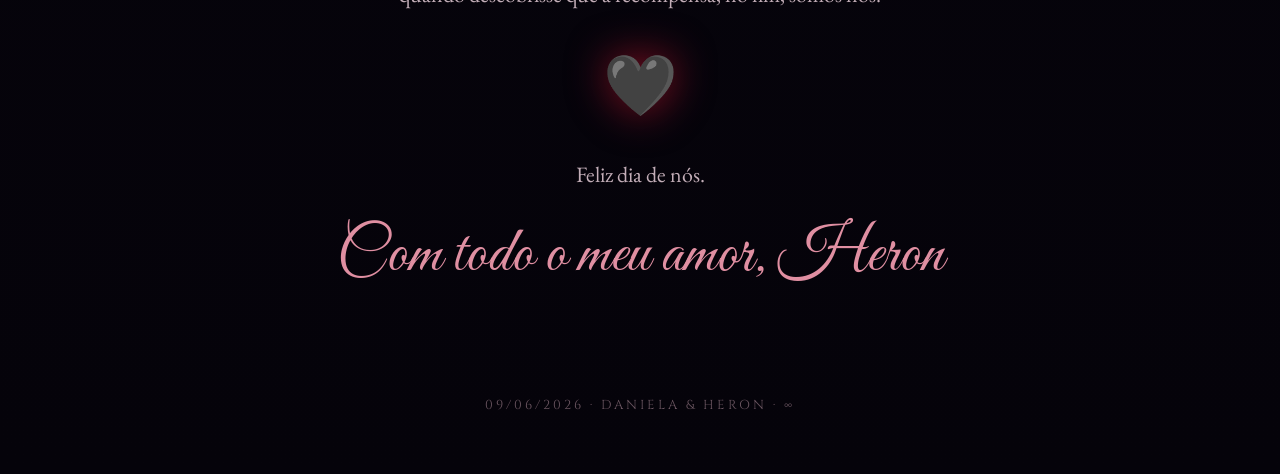
==== commit e6413ccd: "Melhorias no jogo e na recompensa - Logan (gato) refeito igual à foto: faixa branca no focinho, fraq" ====
--- a/recompensa.html
+++ b/recompensa.html
@@ -41,14 +41,7 @@
     <!-- ===================== FOTO EM DESTAQUE: BEIJO ===================== -->
     <section class="feature reveal">
       <div class="frame">
-        <img src="Assets/23.jpeg" alt="Nosso beijo" loading="lazy" />
-        <div class="overlay">
-          <div class="txt">
-            <h3>O nosso beijo</h3>
-            <p>Naquele riacho, longe do mundo, o tempo parou só pra nós dois.
-              Eu te escolheria em mil vidas seguidas — e em todas eu te acharia de novo.</p>
-          </div>
-        </div>
+        <img src="Assets/23.jpeg" alt="Nós dois" loading="lazy" />
       </div>
     </section>
 
@@ -91,9 +84,6 @@
       <p>Eu passei horas montando cada detalhe disso — o jogo, a mansão, o enigma, os nossos
         bichinhos Logan e Mel escondidos por aí — só pra ver o seu sorriso quando descobrisse
         que a recompensa, no fim, somos nós.</p>
-      <p>Obrigado por esses <b>2 anos e 3 meses</b> de aventura, de mistério e de amor.
-        Você é a melhor coisa que já me aconteceu, e eu mal posso esperar pra escrever
-        os próximos capítulos ao seu lado.</p>
       <div class="bigheart">🖤</div>
       <p>Feliz dia de nós.</p>
       <div class="sign">Com todo o meu amor, Heron</div>
